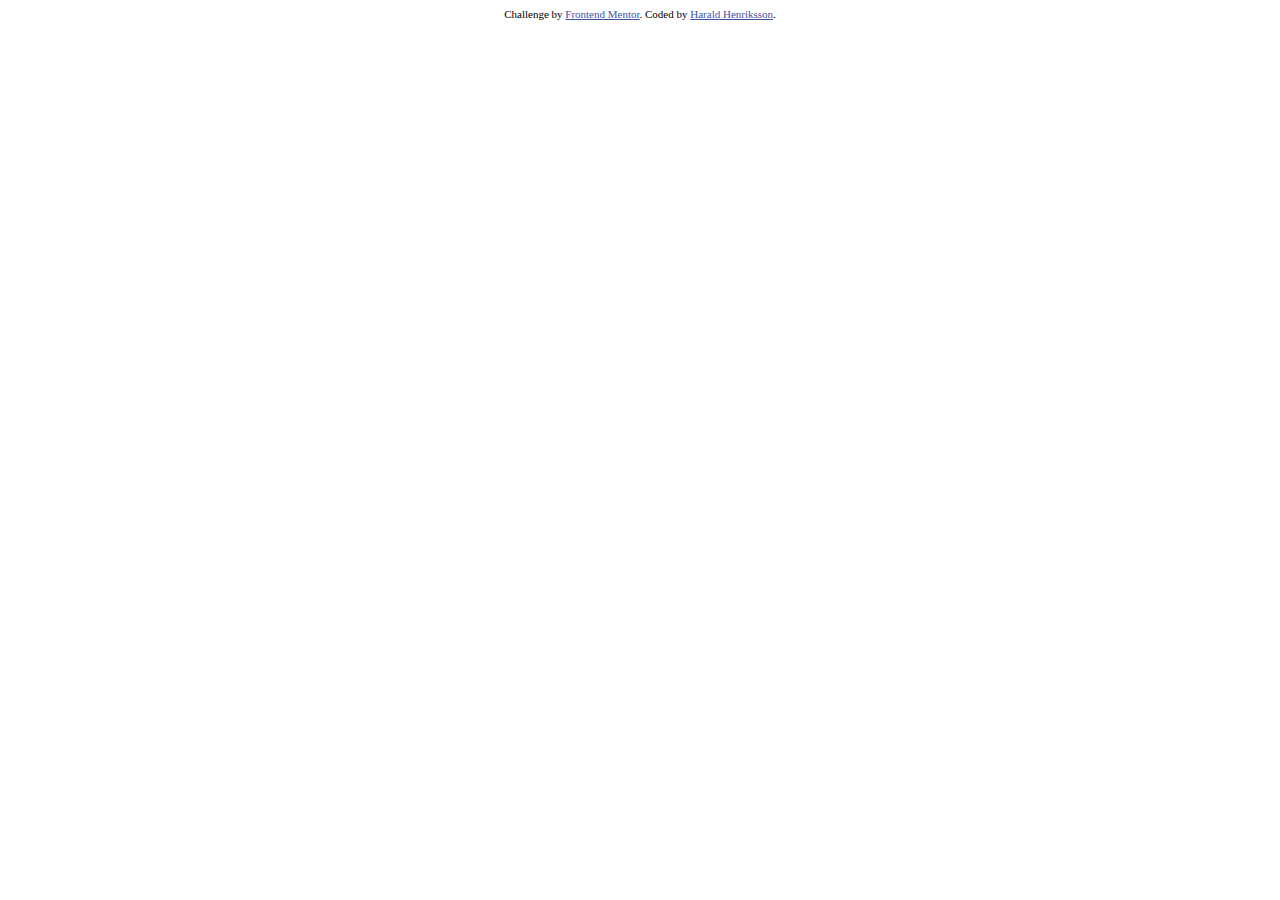
==== index.html @ 3cc5ca25 "file structure" ====
<!DOCTYPE html>
<html lang="en">
  <head>
    <meta charset="UTF-8" />
    <meta name="viewport" content="width=device-width, initial-scale=1.0" />
    <!-- displays site properly based on user's device -->

    <link
      rel="icon"
      type="image/png"
      sizes="32x32"
      href="./images/favicon-32x32.png"
    />

    <title>Tip calculator app</title>

    <!-- Feel free to remove these styles or customise in your own stylesheet 👍 -->
    <style>
      .attribution {
        font-size: 11px;
        text-align: center;
      }
      .attribution a {
        color: hsl(228, 45%, 44%);
      }
    </style>
  </head>
  <body>
    <div class="mainContainer">
      <div class="bill"></div>
      <div></div>
      <div></div>
    </div>

    <div class="attribution">
      Challenge by
      <a href="https://www.frontendmentor.io?ref=challenge" target="_blank"
        >Frontend Mentor</a
      >. Coded by <a href="#">Harald Henriksson</a>.
    </div>
  </body>
</html>

<!-- Bill Select Tip % 5% 10% 15% 25% 50% Custom Number of People Tip Amount /
person Total / person Reset -->
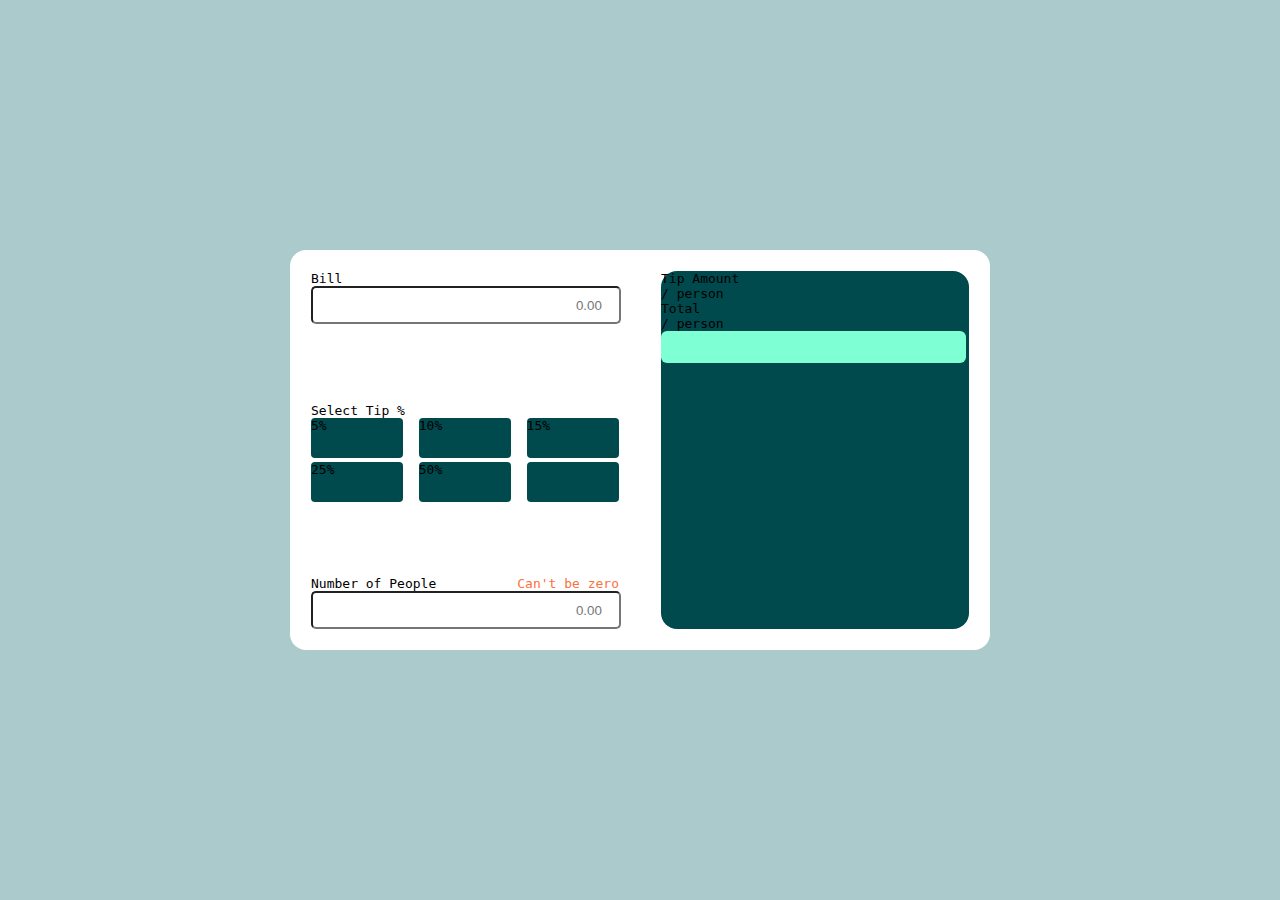
==== commit b0d94efa: "styling and html" ====
--- a/index.html
+++ b/index.html
@@ -3,8 +3,7 @@
   <head>
     <meta charset="UTF-8" />
     <meta name="viewport" content="width=device-width, initial-scale=1.0" />
-    <!-- displays site properly based on user's device -->
-
+    <link rel="stylesheet" href="style.css" />
     <link
       rel="icon"
       type="image/png"
@@ -13,31 +12,38 @@
     />
 
     <title>Tip calculator app</title>
-
-    <!-- Feel free to remove these styles or customise in your own stylesheet 👍 -->
-    <style>
-      .attribution {
-        font-size: 11px;
-        text-align: center;
-      }
-      .attribution a {
-        color: hsl(228, 45%, 44%);
-      }
-    </style>
   </head>
   <body>
-    <div class="mainContainer">
-      <div class="bill"></div>
-      <div></div>
-      <div></div>
+    <div class="container">
+      <div class="left">
+        <div class="bill">
+          <div>Bill</div>
+          <input class="number" type="number" placeholder="0.00" />
+        </div>
+        <div class="procentage">
+          <div>Select Tip %</div>
+          <div class="procContainer">
+            <div class="5">5%</div>
+            <div class="10">10%</div>
+            <div class="15">15%</div>
+            <div class="25">25%</div>
+            <div class="50">50%</div>
+            <div class="custom"></div>
+        </div>
+      </div>
+      <section>
+        <div class="num"><div>Number of People</div>
+        <div>Can't be zero</div></div>
+        <input class="number" type="number" placeholder="0.00" />
+      </section>
     </div>
+      <div class="right">
+        <div>Tip Amount <div>/ person</div></div>
+        <div>Total <div>/ person</div></div>
+        <div class="reset"></div>
+      </div>
 
-    <div class="attribution">
-      Challenge by
-      <a href="https://www.frontendmentor.io?ref=challenge" target="_blank"
-        >Frontend Mentor</a
-      >. Coded by <a href="#">Harald Henriksson</a>.
-    </div>
+    <script src="main.js"></script>
   </body>
 </html>
 
--- a/style.css
+++ b/style.css
@@ -0,0 +1,92 @@
+@import url('https://fonts.googleapis.com/css2?family=Barlow+Condensed:ital@1&display=swap');
+
+.attribution {
+    font-size: 11px;
+    text-align: center;
+  }
+  .attribution a {
+    color: hsl(228, 45%, 44%);
+  }
+
+  body {
+    margin: 0;
+    padding: 0;
+    background-color: hsl(182, 24%, 73%);
+    font-family: monospace;
+  }
+
+  .container {
+    background-color: hsl(0, 0%, 100%);
+    border-radius: 16px;
+    display: flex;
+    position: absolute;
+    top: 50%;
+    left: 50%;
+    transform: translate(-50%, -50%);
+    width: 700px;
+    height: 400px;
+  }
+
+  /* Left side */
+
+  .left {
+    /* background-color: rgb(212, 225, 230); */
+    margin: 3%;
+    width: 50%;
+    display: flex;
+    flex-direction: column;
+    justify-content: space-between;
+  }
+
+  .number {
+    width: 98%;
+    height: 2rem;
+    text-align: right;
+    border-radius: 5px;
+  }
+
+  /* .number::before {
+    content: "$";
+    position: absolute;
+    left: 1rem;
+    color: #9FBBBC;
+  } */
+
+  .procContainer {
+    width: 100%;
+    display: grid;
+    grid-template-columns: 30% 30% 30%;
+    gap: 5%;
+  }
+
+ .procContainer div {
+    width: 100%;
+    height: 2.5rem;
+    background-color: hsl(183, 100%, 15%);
+    border-radius: 4px;
+ }
+
+.num {
+    display: flex;
+    justify-content: space-between;
+}
+
+ .num div:nth-child(2) {
+    color: rgb(251, 114, 64);
+} 
+
+/* Right side */
+
+.right {
+    background-color: hsl(183, 100%, 15%);
+    border-radius: 16px;
+    margin: 3%;
+    width: 50%;
+  }
+
+  .reset {
+    background-color: aquamarine;
+    width: 99%;
+    height: 2rem;
+    border-radius: 6px;
+  }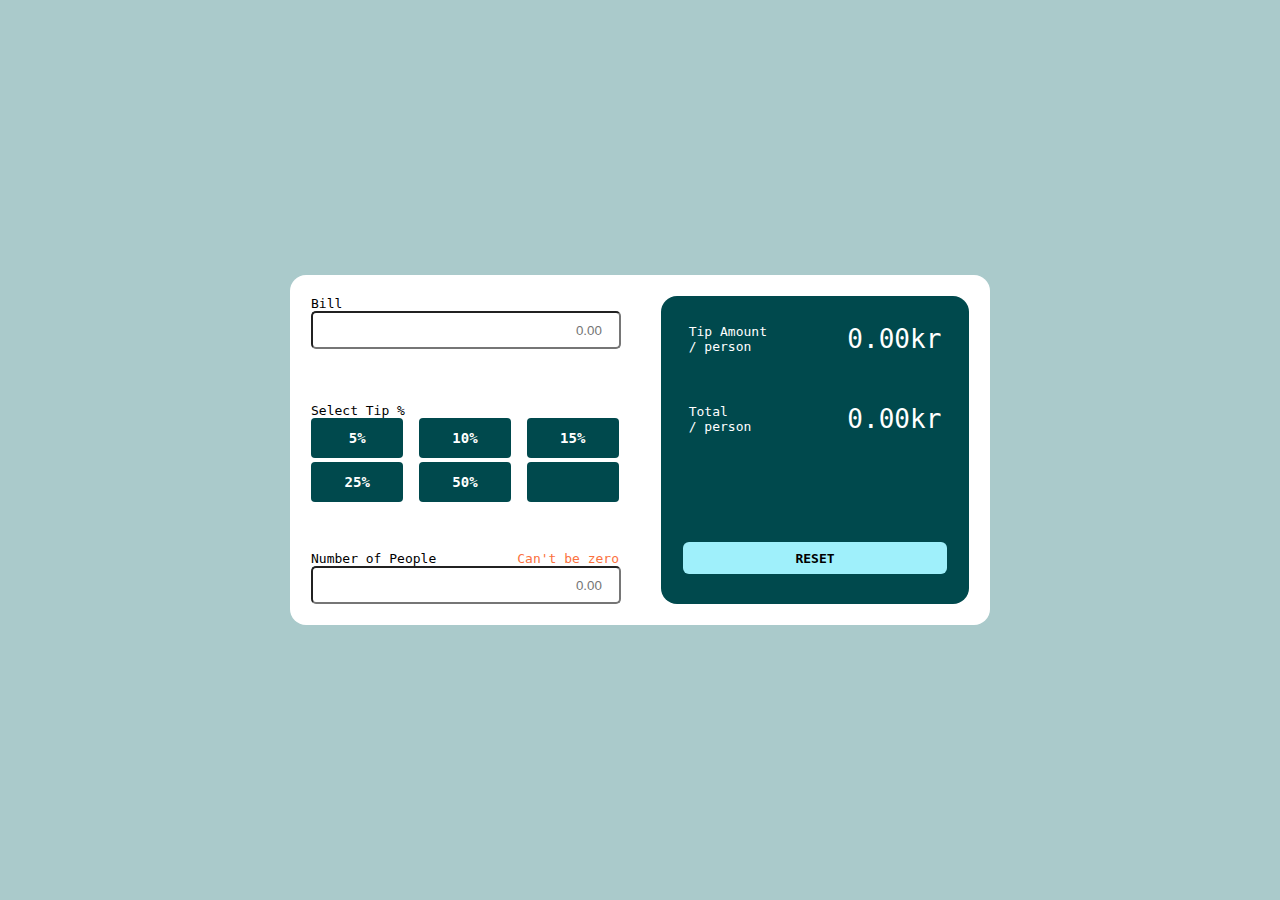
==== commit 0188e930: "styling" ====
--- a/index.html
+++ b/index.html
@@ -1,51 +1,63 @@
 <!DOCTYPE html>
 <html lang="en">
-  <head>
-    <meta charset="UTF-8" />
-    <meta name="viewport" content="width=device-width, initial-scale=1.0" />
-    <link rel="stylesheet" href="style.css" />
-    <link
-      rel="icon"
-      type="image/png"
-      sizes="32x32"
-      href="./images/favicon-32x32.png"
-    />
 
-    <title>Tip calculator app</title>
-  </head>
-  <body>
-    <div class="container">
-      <div class="left">
-        <div class="bill">
-          <div>Bill</div>
-          <input class="number" type="number" placeholder="0.00" />
-        </div>
-        <div class="procentage">
-          <div>Select Tip %</div>
-          <div class="procContainer">
-            <div class="5">5%</div>
-            <div class="10">10%</div>
-            <div class="15">15%</div>
-            <div class="25">25%</div>
-            <div class="50">50%</div>
-            <div class="custom"></div>
+<head>
+  <meta charset="UTF-8" />
+  <meta name="viewport" content="width=device-width, initial-scale=1.0" />
+  <link rel="stylesheet" href="style.css" />
+  <link rel="icon" type="image/png" sizes="32x32" href="./images/favicon-32x32.png" />
+
+  <title>Tip calculator app</title>
+</head>
+
+<body>
+  <div class="container">
+    <div class="left">
+      <div class="bill">
+        <div>Bill</div>
+        <input class="number" type="number" placeholder="0.00" />
+      </div>
+      <div class="procentage">
+        <div>Select Tip %</div>
+        <div class="procContainer">
+          <div class="5">5%</div>
+          <div class="10">10%</div>
+          <div class="15">15%</div>
+          <div class="25">25%</div>
+          <div class="50">50%</div>
+          <div class="custom"></div>
         </div>
       </div>
       <section>
-        <div class="num"><div>Number of People</div>
-        <div>Can't be zero</div></div>
+        <div class="num">
+          <div>Number of People</div>
+          <div>Can't be zero</div>
+        </div>
         <input class="number" type="number" placeholder="0.00" />
       </section>
     </div>
-      <div class="right">
-        <div>Tip Amount <div>/ person</div></div>
-        <div>Total <div>/ person</div></div>
-        <div class="reset"></div>
+    <div class="right">
+      <div class="cont">
+
+        <div class="tip">
+          <div>Tip Amount<div>/ person</div>
+          </div>
+          <div class="res">0.00kr</div>
+        </div>
+        <div class="total">
+          <div>Total<div>/ person</div>
+          </div>
+          <div class="res">0.00kr</div>
+        </div>
+
       </div>
+      <div class="reset">RESET</div>
+    </div>
 
     <script src="main.js"></script>
-  </body>
+</body>
+
 </html>
 
 <!-- Bill Select Tip % 5% 10% 15% 25% 50% Custom Number of People Tip Amount /
-person Total / person Reset -->
+person Total / person Reset -->--- a/style.css
+++ b/style.css
@@ -24,7 +24,7 @@
     left: 50%;
     transform: translate(-50%, -50%);
     width: 700px;
-    height: 400px;
+    height: 350px;
   }
 
   /* Left side */
@@ -64,6 +64,13 @@
     height: 2.5rem;
     background-color: hsl(183, 100%, 15%);
     border-radius: 4px;
+    text-align: center;
+    display: flex;
+    align-items: center;
+    justify-content: center;
+    color: hsl(0, 0%, 100%);
+    font-size: 14px;
+    font-weight: 700;
  }
 
 .num {
@@ -84,9 +91,36 @@
     width: 50%;
   }
 
+  .cont {
+    margin: 9%;
+  }
+
+  .tip {
+    display: flex;
+    justify-content: space-between;
+    color: hsl(0, 0%, 100%);
+  }
+
+  .total {
+    display: flex;
+    justify-content: space-between;
+    color: hsl(0, 0%, 100%);
+    margin-top: 20%;
+  }
+
+  .res {
+    font-size: xx-large;
+  }
+
   .reset {
-    background-color: aquamarine;
-    width: 99%;
+    background-color: rgb(159, 240, 251);
     height: 2rem;
     border-radius: 6px;
+    margin: 7%;
+    margin-top: 35%;
+    text-align: center;
+    display: flex;
+    align-items: center;
+    justify-content: center;
+    font-weight: 700;
   }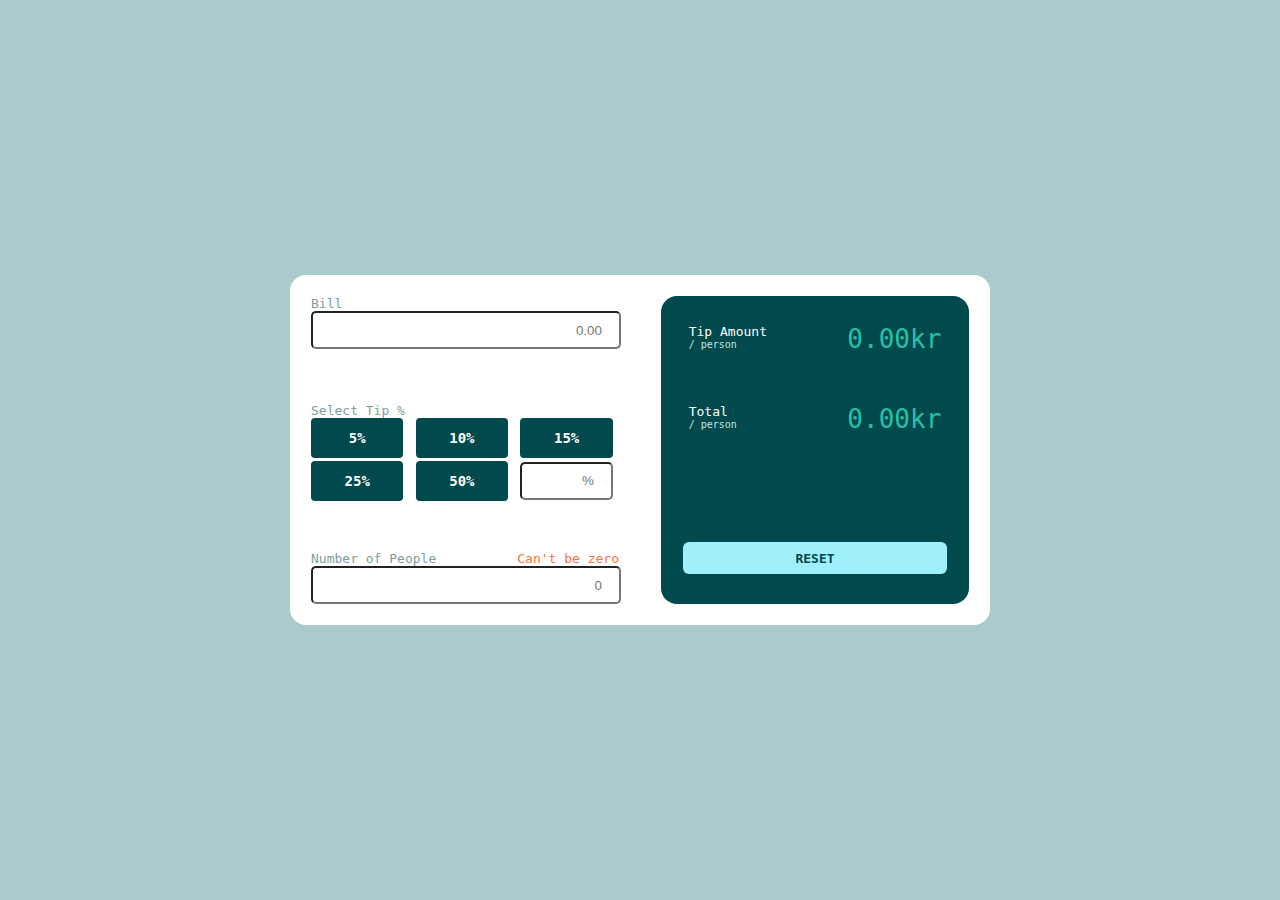
==== commit 3775b2e7: "more styyyling" ====
--- a/index.html
+++ b/index.html
@@ -1,63 +1,69 @@
 <!DOCTYPE html>
 <html lang="en">
+  <head>
+    <meta charset="UTF-8" />
+    <meta name="viewport" content="width=device-width, initial-scale=1.0" />
+    <link rel="stylesheet" href="style.css" />
+    <link
+      rel="icon"
+      type="image/png"
+      sizes="32x32"
+      href="./images/favicon-32x32.png"
+    />
 
-<head>
-  <meta charset="UTF-8" />
-  <meta name="viewport" content="width=device-width, initial-scale=1.0" />
-  <link rel="stylesheet" href="style.css" />
-  <link rel="icon" type="image/png" sizes="32x32" href="./images/favicon-32x32.png" />
+    <title>Tip calculator app</title>
+  </head>
 
-  <title>Tip calculator app</title>
-</head>
-
-<body>
-  <div class="container">
-    <div class="left">
-      <div class="bill">
-        <div>Bill</div>
-        <input class="number" type="number" placeholder="0.00" />
+  <body>
+    <div class="container">
+      <div class="left">
+        <div class="bill">
+          <div class="text">Bill</div>
+          <input class="number" type="number" placeholder="0.00" />
+        </div>
+        <div class="procentage">
+          <div>Select Tip %</div>
+          <div class="procContainer">
+            <div class="5">5%</div>
+            <div class="10">10%</div>
+            <div class="15">15%</div>
+            <div class="25">25%</div>
+            <div class="50">50%</div>
+            <div id="custom"><input class="number" type="number" placeholder="%" /></div>
+          </div>
+        </div>
+        <section>
+          <div class="num">
+            <div>Number of People</div>
+            <div>Can't be zero</div>
+          </div>
+          <input class="number" type="number" placeholder="0" />
+        </section>
       </div>
-      <div class="procentage">
-        <div>Select Tip %</div>
-        <div class="procContainer">
-          <div class="5">5%</div>
-          <div class="10">10%</div>
-          <div class="15">15%</div>
-          <div class="25">25%</div>
-          <div class="50">50%</div>
-          <div class="custom"></div>
+      <div class="right">
+        <div class="cont">
+          <div class="tip">
+            <div>
+              Tip Amount
+              <div class="person">/ person</div>
+            </div>
+            <div class="res">0.00kr</div>
+          </div>
+          <div class="total">
+            <div>
+              Total
+              <div class="person">/ person</div>
+            </div>
+            <div class="res">0.00kr</div>
+          </div>
         </div>
+        <div class="reset">RESET
       </div>
-      <section>
-        <div class="num">
-          <div>Number of People</div>
-          <div>Can't be zero</div>
-        </div>
-        <input class="number" type="number" placeholder="0.00" />
-      </section>
-    </div>
-    <div class="right">
-      <div class="cont">
-
-        <div class="tip">
-          <div>Tip Amount<div>/ person</div>
-          </div>
-          <div class="res">0.00kr</div>
-        </div>
-        <div class="total">
-          <div>Total<div>/ person</div>
-          </div>
-          <div class="res">0.00kr</div>
-        </div>
-
-      </div>
-      <div class="reset">RESET</div>
     </div>
 
     <script src="main.js"></script>
-</body>
-
+  </body>
 </html>
 
 <!-- Bill Select Tip % 5% 10% 15% 25% 50% Custom Number of People Tip Amount /
-person Total / person Reset -->+person Total / person Reset -->
--- a/style.css
+++ b/style.css
@@ -13,6 +13,7 @@
     padding: 0;
     background-color: hsl(182, 24%, 73%);
     font-family: monospace;
+    color: hsl(184, 14%, 56%)
   }
 
   .container {
@@ -53,14 +54,12 @@
   } */
 
   .procContainer {
-    width: 100%;
     display: grid;
     grid-template-columns: 30% 30% 30%;
-    gap: 5%;
+    gap: 4%;
   }
 
  .procContainer div {
-    width: 100%;
     height: 2.5rem;
     background-color: hsl(183, 100%, 15%);
     border-radius: 4px;
@@ -70,7 +69,16 @@
     justify-content: center;
     color: hsl(0, 0%, 100%);
     font-size: 14px;
-    font-weight: 700;
+    font-weight: 600;
+ }
+
+ .procContainer div:hover {
+    background-color: rgb(159, 240, 251);
+    color: hsl(183, 100%, 15%);
+ }
+
+ #custom {
+    background-color: hsl(0, 0%, 100%);;
  }
 
 .num {
@@ -108,12 +116,19 @@
     margin-top: 20%;
   }
 
+  .person {
+    color: hsl(185, 41%, 84%);
+    font-size: x-small;
+  }
+
   .res {
     font-size: xx-large;
+    color: hsl(172, 67%, 45%);
   }
 
   .reset {
     background-color: rgb(159, 240, 251);
+    color: hsl(183, 100%, 15%);
     height: 2rem;
     border-radius: 6px;
     margin: 7%;
@@ -122,5 +137,5 @@
     display: flex;
     align-items: center;
     justify-content: center;
-    font-weight: 700;
+    font-weight: 600;
   }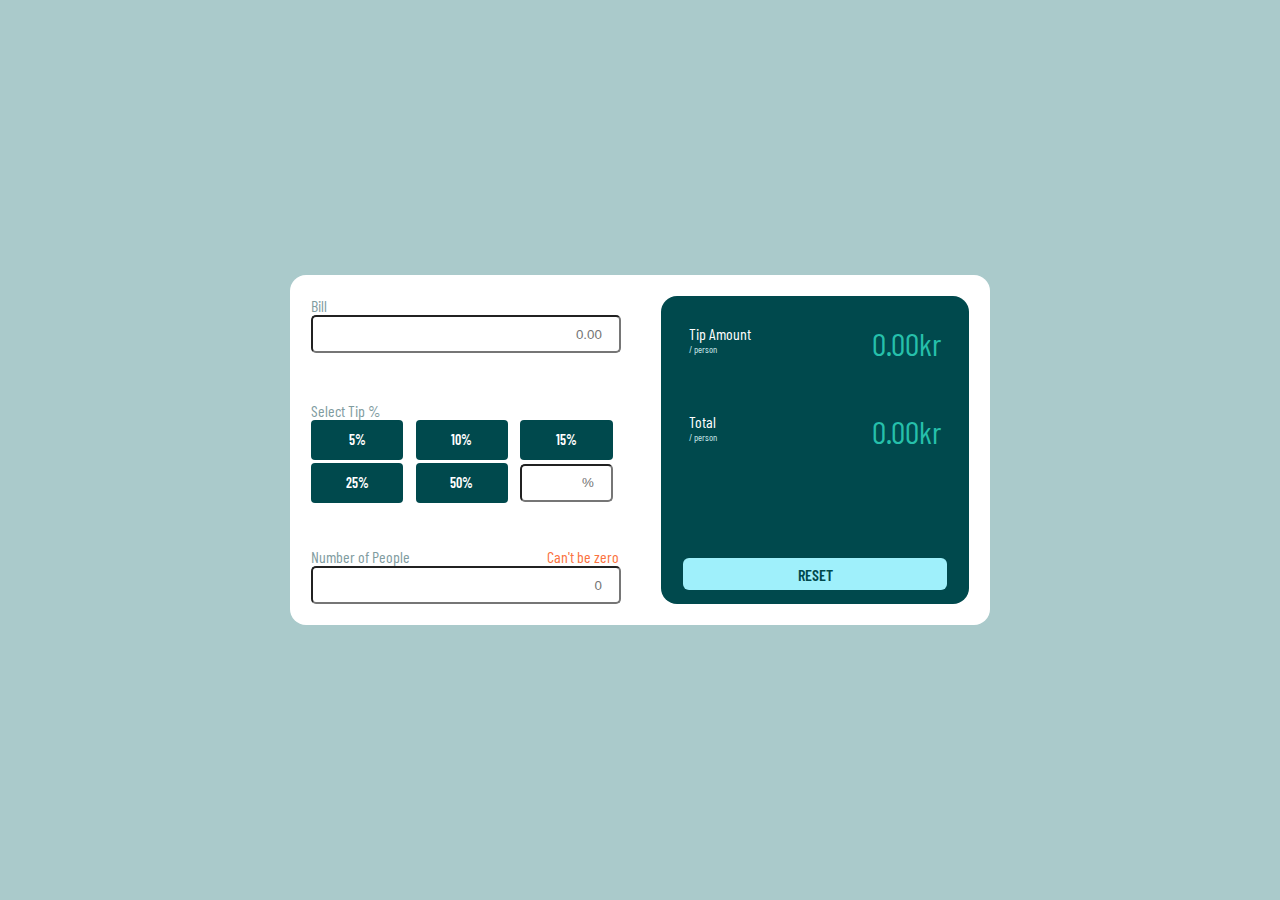
==== commit b5e90822: "added functionality for buttons" ====
--- a/index.html
+++ b/index.html
@@ -11,7 +11,7 @@
       href="./images/favicon-32x32.png"
     />
 
-    <title>Tip calculator app</title>
+    <title>Tip Calculator App</title>
   </head>
 
   <body>
@@ -19,17 +19,17 @@
       <div class="left">
         <div class="bill">
           <div class="text">Bill</div>
-          <input class="number" type="number" placeholder="0.00" />
+          <input id="billInput" class="number" type="number" placeholder="0.00" />
         </div>
         <div class="procentage">
           <div>Select Tip %</div>
           <div class="procContainer">
-            <div class="5">5%</div>
-            <div class="10">10%</div>
-            <div class="15">15%</div>
-            <div class="25">25%</div>
-            <div class="50">50%</div>
-            <div id="custom"><input class="number" type="number" placeholder="%" /></div>
+            <div id="five" class="5">5%</div>
+            <div id="ten" class="10">10%</div>
+            <div id="fifteen" class="15">15%</div>
+            <div id="twentyFive" class="25">25%</div>
+            <div id="fifty" class="50">50%</div>
+            <div id="custom"><input id="input" class="number" type="number" placeholder="%" /></div>
           </div>
         </div>
         <section>
@@ -37,7 +37,7 @@
             <div>Number of People</div>
             <div>Can't be zero</div>
           </div>
-          <input class="number" type="number" placeholder="0" />
+          <input class="number" id="input" type="number" placeholder="0" />
         </section>
       </div>
       <div class="right">
@@ -57,7 +57,7 @@
             <div class="res">0.00kr</div>
           </div>
         </div>
-        <div class="reset">RESET
+        <div id="reset" class="reset">RESET
       </div>
     </div>
 
--- a/style.css
+++ b/style.css
@@ -12,7 +12,7 @@
     margin: 0;
     padding: 0;
     background-color: hsl(182, 24%, 73%);
-    font-family: monospace;
+    font-family: 'Barlow Condensed', sans-serif;
     color: hsl(184, 14%, 56%)
   }
 
@@ -72,10 +72,10 @@
     font-weight: 600;
  }
 
- .procContainer div:hover {
+ /* .procContainer div:hover {
     background-color: rgb(159, 240, 251);
     color: hsl(183, 100%, 15%);
- }
+ } */
 
  #custom {
     background-color: hsl(0, 0%, 100%);;
@@ -138,4 +138,9 @@
     align-items: center;
     justify-content: center;
     font-weight: 600;
+    cursor: pointer;
+  }
+
+  input:hover {
+    border-color: hsl(172, 67%, 45%);
   }